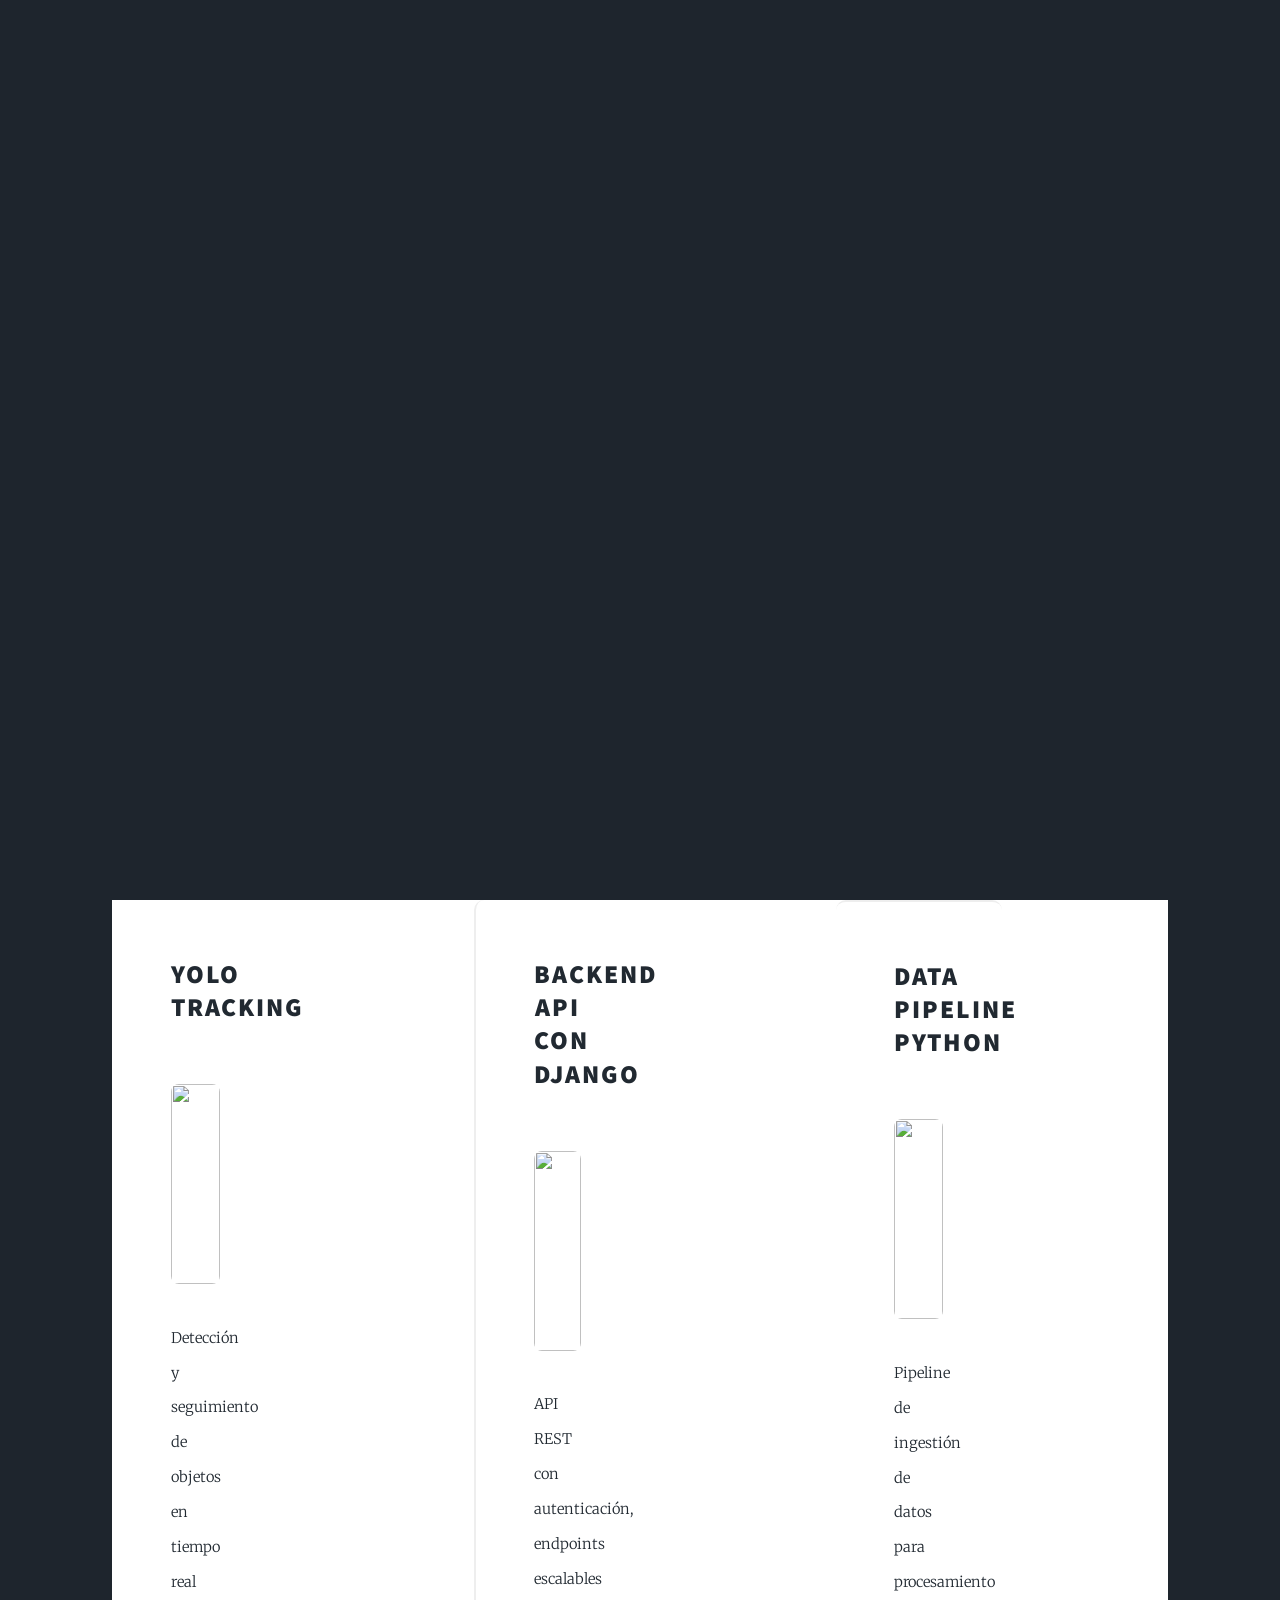
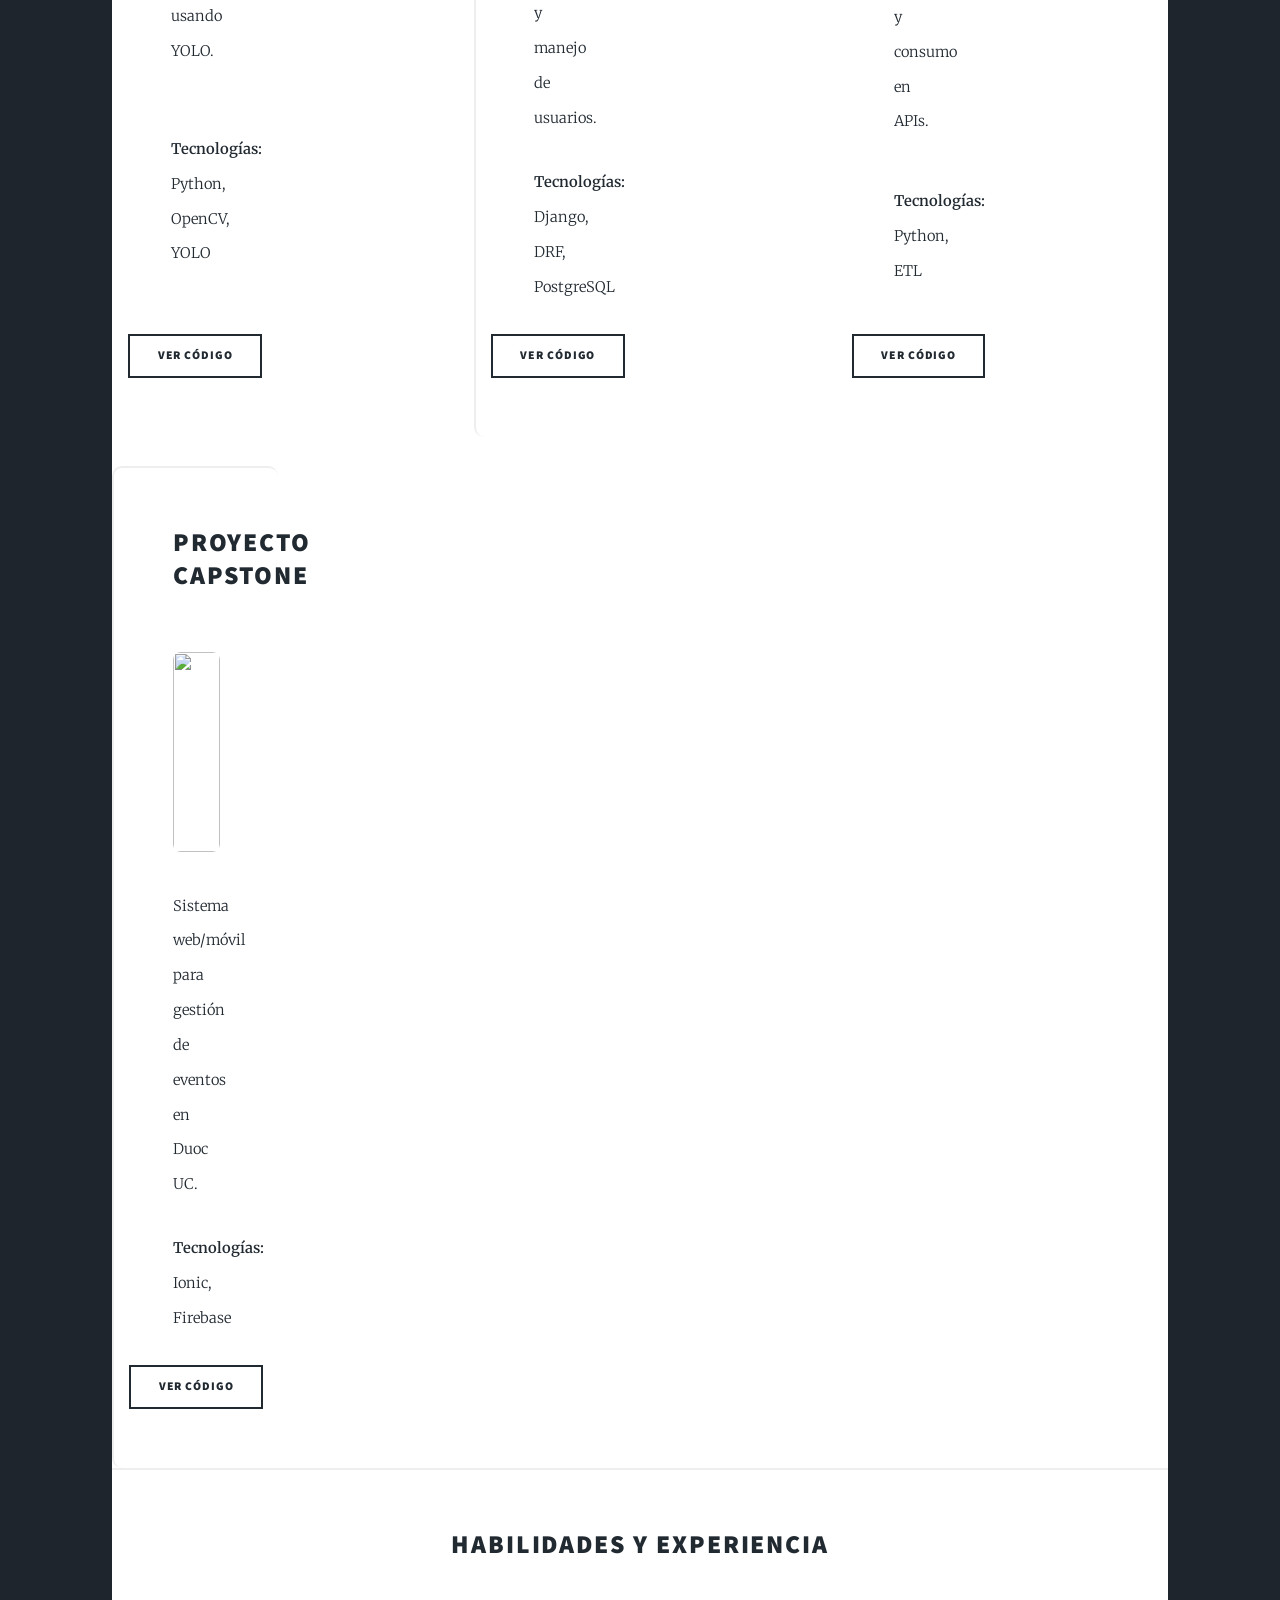
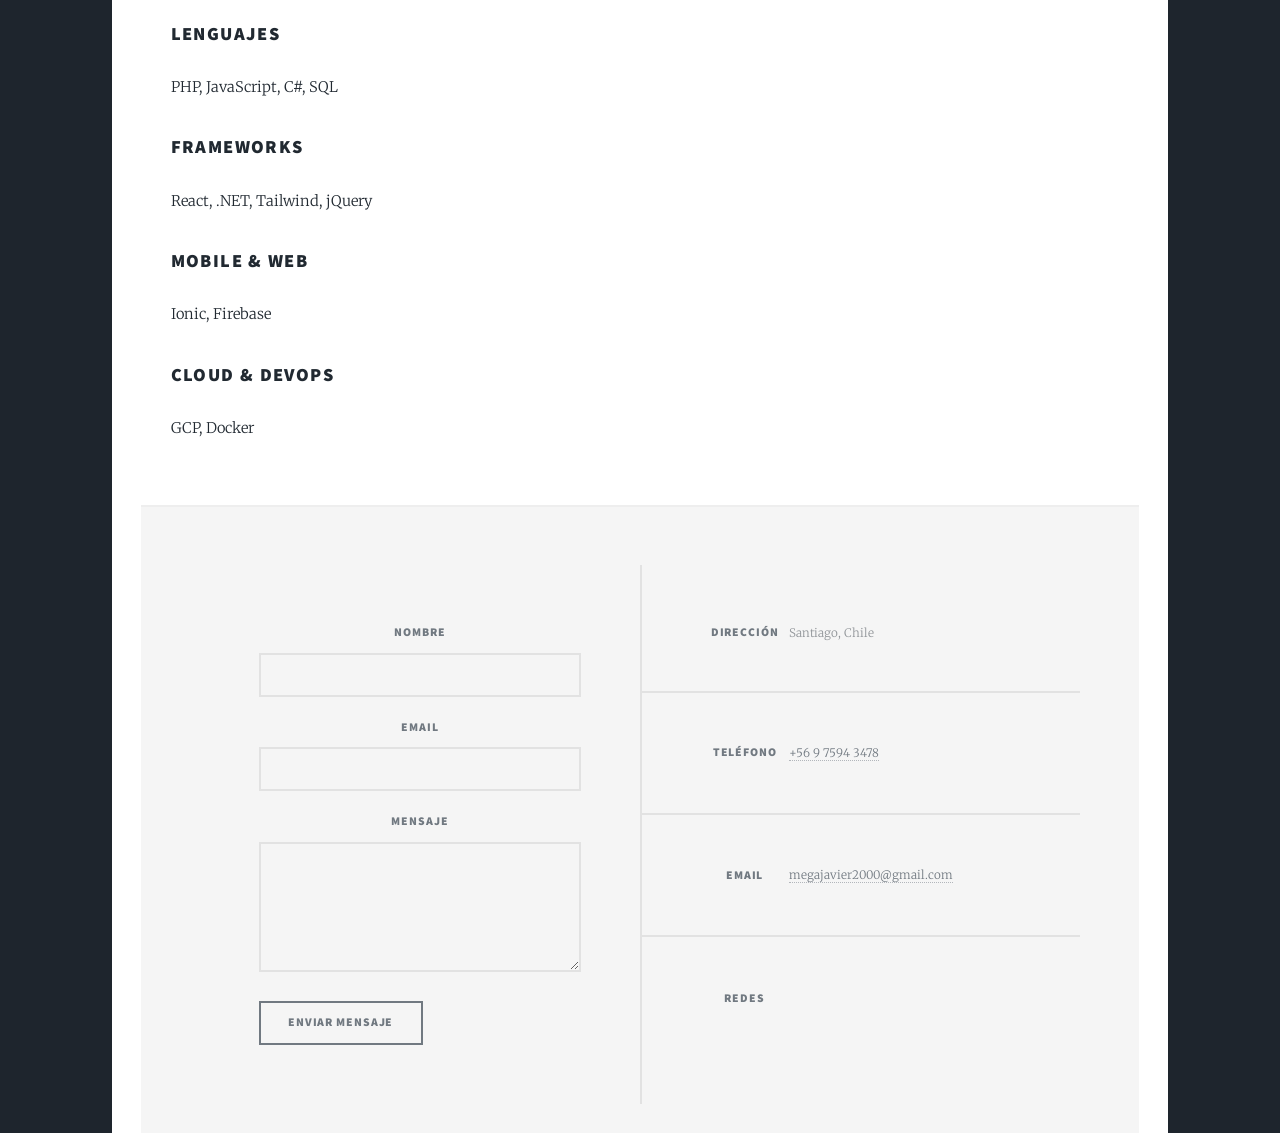
==== index.html @ 1a629cff "Updated and fixed styles and content" ====
<!DOCTYPE HTML>
<html>
	<head>
		<title>Portafolio Javier Gonzalez</title>
		<meta charset="utf-8" />
		<meta name="viewport" content="width=device-width, initial-scale=1, user-scalable=no" />
		<link rel="stylesheet" href="assets/css/main.css" />
		<noscript><link rel="stylesheet" href="assets/css/noscript.css" /></noscript>
	</head>
	<body class="is-preload">

		<!-- Wrapper -->
		<div id="wrapper" class="fade-in">

			<!-- Intro -->
			<div id="intro">
				<h1>¡Hola! <br /> Soy Javier Gonzalez</h1>
				<p>Ingeniero Informático apasionado por programar, desarrollar y crear soluciones digitales eficientes y atractivas.  
				En este portafolio encontrarás mis proyectos, habilidades y la forma de contactarme.</p>
				<ul class="actions">
					<li><a href="#main" class="button icon solid solo fa-arrow-down scrolly">Ver más</a></li>
				</ul>
			</div>

			<!-- Header -->
			<header id="header">
				<a href="index.html" class="logo">Portafolio de Javier</a>
			</header>

			<!-- Nav -->
			<nav id="nav">
				<ul class="links">
					<li class="active"><a href="index.html">Inicio</a></li>
					<li><a href="#proyectos">Proyectos</a></li>
					<li><a href="#habilidades">Habilidades</a></li>
					<li><a href="#contacto">Contacto</a></li>
				</ul>
				<ul class="icons">
					<li><a href="#" class="icon brands fa-github"><span class="label">GitHub</span></a></li>
					<li><a href="#" class="icon brands fa-linkedin"><span class="label">LinkedIn</span></a></li>
				</ul>
			</nav>

			<!-- Main -->
			<div id="main">

				<!-- Proyectos -->
				<section id="proyectos" class="posts">

					<!-- YOLO -->
					<article>
						<header>
						<h2>YOLO Tracking</h2>
						</header>
						<a class="image fit"><img src="images/yolo.jpg" alt="" /></a>
						<p>Detección y seguimiento de objetos en tiempo real usando YOLO.</p>
						<p><strong>Tecnologías:</strong> Python, OpenCV, YOLO</p>
						<ul class="actions special">
						<li><a href="https://github.com/JavierGonzalezDev" target="_blank" class="button">Ver código</a></li>
						</ul>
					</article>

					<!-- DJANGO -->
					<article>
						<header>
						<h2>Backend API con Django</h2>
						</header>
						<a class="image fit"><img src="images/django.jpg" alt="" /></a>
						<p>API REST con autenticación, endpoints escalables y manejo de usuarios.</p>
						<p><strong>Tecnologías:</strong> Django, DRF, PostgreSQL</p>
						<ul class="actions special">
						<li><a href="https://github.com/JavierGonzalezDev" target="_blank" class="button">Ver código</a></li>
						</ul>
					</article>

					<!-- PIPELINE -->
					<article>
						<header>
						<h2>Data Pipeline Python</h2>
						</header>
						<a class="image fit"><img src="images/pipeline.jpg" alt="" /></a>
						<p>Pipeline de ingestión de datos para procesamiento y consumo en APIs.</p>
						<p><strong>Tecnologías:</strong> Python, ETL</p>
						<ul class="actions special">
						<li><a href="https://github.com/JavierGonzalezDev" target="_blank" class="button">Ver código</a></li>
						</ul>
					</article>

					<!-- CAPSTONE -->
					<article>
						<header>
						<h2>Proyecto Capstone</h2>
						</header>
						<a class="image fit"><img src="images/capstone.jpg" alt="" /></a>
						<p>Sistema web/móvil para gestión de eventos en Duoc UC.</p>
						<p><strong>Tecnologías:</strong> Ionic, Firebase</p>
						<ul class="actions special">
						<li><a href="https://github.com/JavierGonzalezDev" target="_blank" class="button">Ver código</a></li>
						</ul>
					</article>

					</section>

				<!-- Habilidades -->
				<section id="habilidades">
					<header class="major">
						<h2>Habilidades y Experiencia</h2>
					</header>

					<div class="skills-grid">
						<div>
						<h3>Lenguajes</h3>
						<p>PHP, JavaScript, C#, SQL</p>
						</div>

						<div>
						<h3>Frameworks</h3>
						<p>React, .NET, Tailwind, jQuery</p>
						</div>

						<div>
						<h3>Mobile & Web</h3>
						<p>Ionic, Firebase</p>
						</div>

						<div>
						<h3>Cloud & DevOps</h3>
						<p>GCP, Docker</p>
						</div>
					</div>
					</section>

			<!-- Footer -->
			<footer id="footer">
				<section id="contacto">
					<form method="post" action="#">
						<div class="fields">
							<div class="field">
								<label for="name">Nombre</label>
								<input type="text" name="name" id="name" />
							</div>
							<div class="field">
								<label for="email">Email</label>
								<input type="text" name="email" id="email" />
							</div>
							<div class="field">
								<label for="message">Mensaje</label>
								<textarea name="message" id="message" rows="3"></textarea>
							</div>
						</div>
						<ul class="actions">
							<li><input type="submit" value="Enviar Mensaje" /></li>
						</ul>
					</form>
				</section>

				<section class="split contact">
					<section class="alt">
						<h3>Dirección</h3>
						<p>Santiago, Chile</p>
					</section>
					<section>
						<h3>Teléfono</h3>
						<p><a href="#">+56 9 7594 3478</a></p>
					</section>
					<section>
						<h3>Email</h3>
						<p><a href="#">megajavier2000@gmail.com</a></p>
					</section>
					<section>
						<h3>Redes</h3>
						<ul class="icons alt">
							<li><a href="#" class="icon brands alt fa-github"><span class="label">GitHub</span></a></li>
							<li><a href="#" class="icon brands alt fa-linkedin"><span class="label">LinkedIn</span></a></li>
						</ul>
					</section>
				</section>
			</footer>
		</div>

		<!-- Scripts -->
		<script src="assets/js/jquery.min.js"></script>
		<script src="assets/js/jquery.scrollex.min.js"></script>
		<script src="assets/js/jquery.scrolly.min.js"></script>
		<script src="assets/js/browser.min.js"></script>
		<script src="assets/js/breakpoints.min.js"></script>
		<script src="assets/js/util.js"></script>
		<script src="assets/js/main.js"></script>
	</body>
</html>
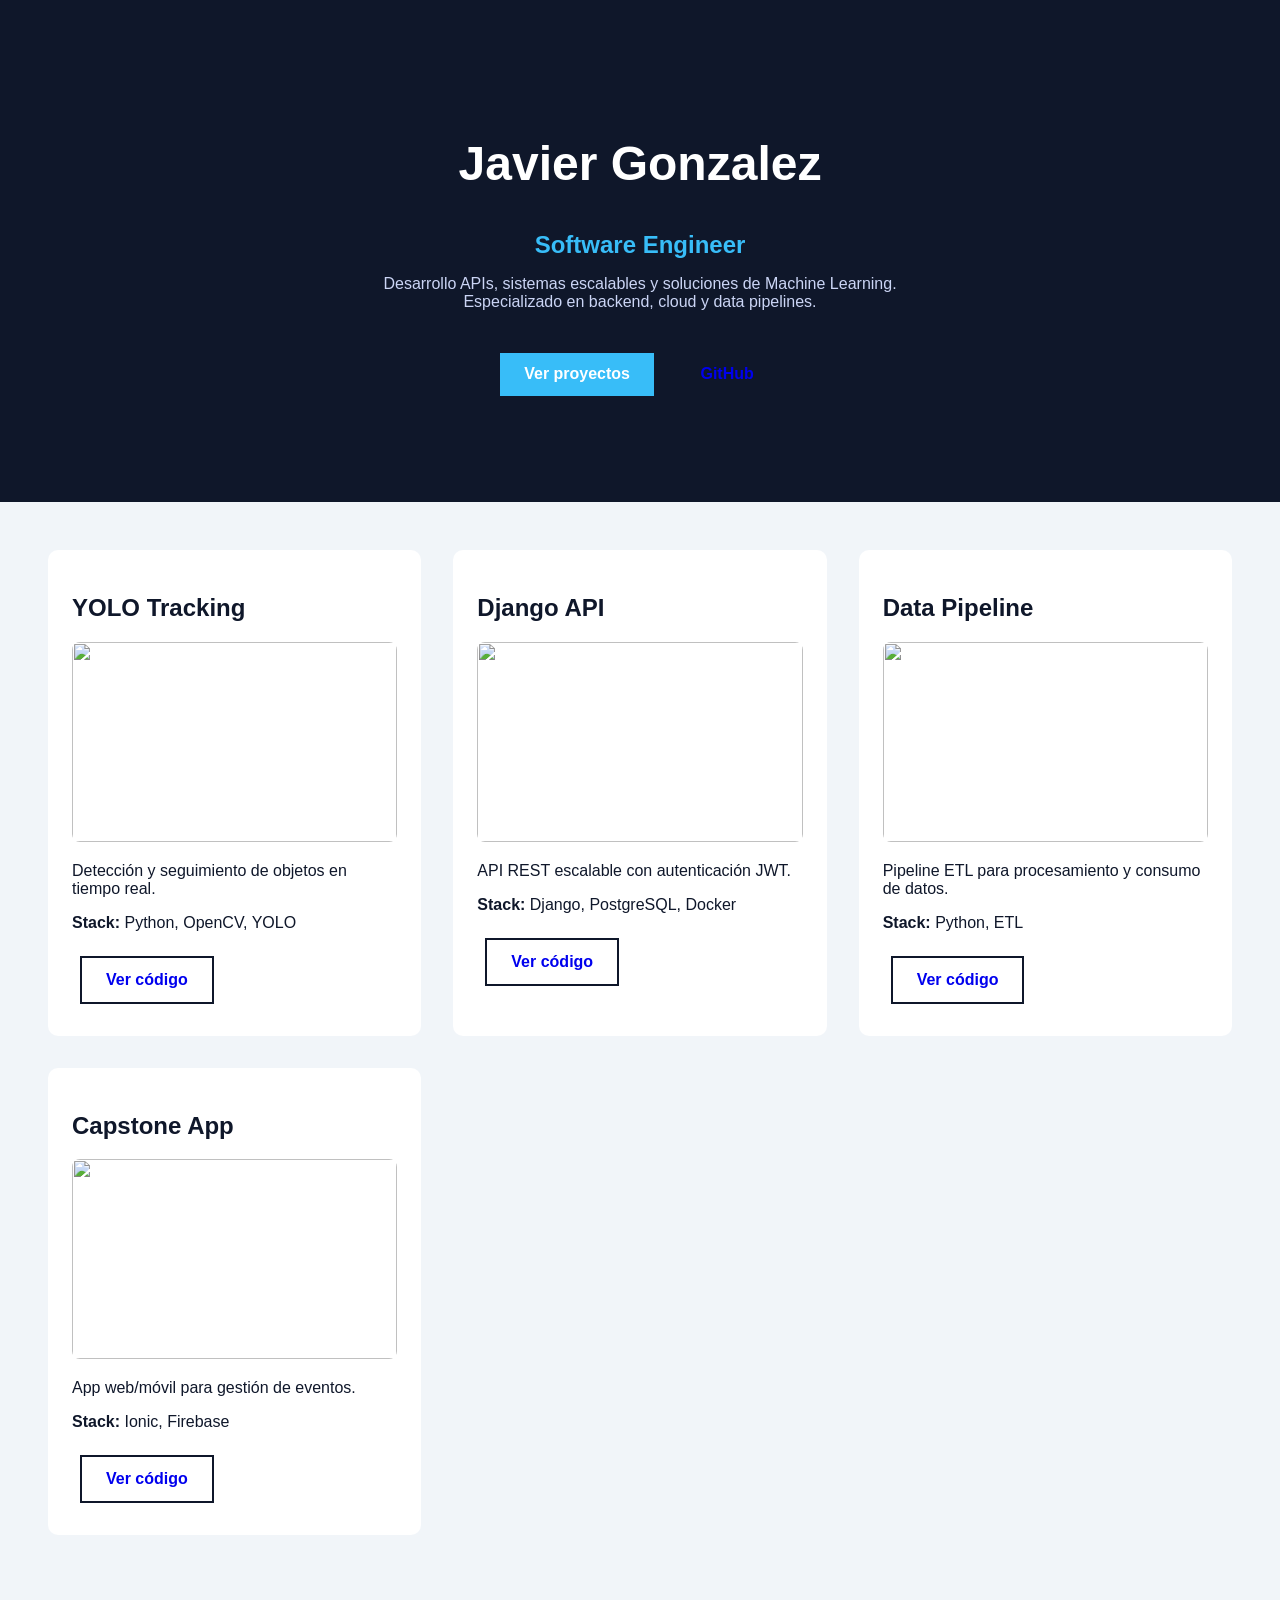
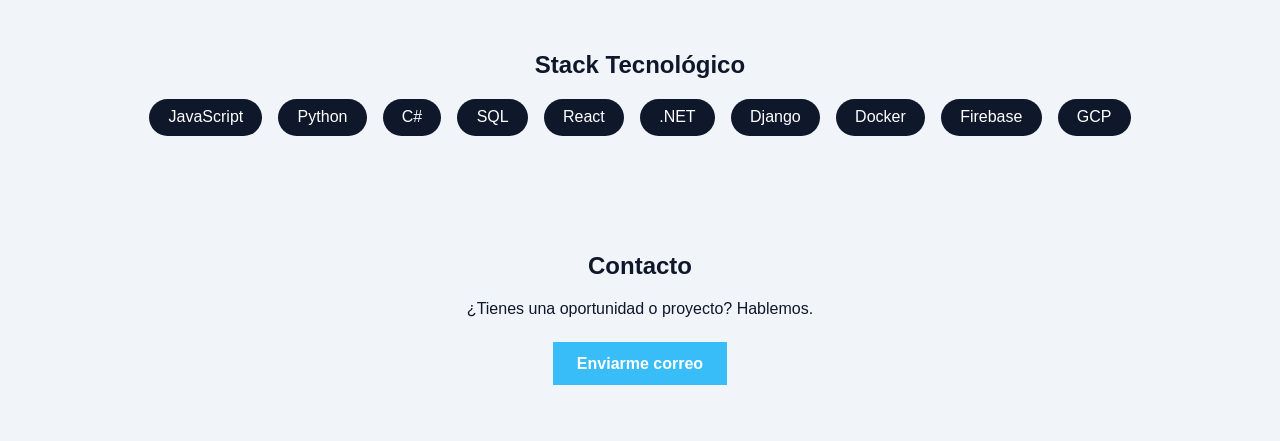
==== commit 0f42ec21: "Updated css and main" ====
--- a/index.html
+++ b/index.html
@@ -1,190 +1,94 @@
 <!DOCTYPE HTML>
 <html>
-	<head>
-		<title>Portafolio Javier Gonzalez</title>
-		<meta charset="utf-8" />
-		<meta name="viewport" content="width=device-width, initial-scale=1, user-scalable=no" />
-		<link rel="stylesheet" href="assets/css/main.css" />
-		<noscript><link rel="stylesheet" href="assets/css/noscript.css" /></noscript>
-	</head>
-	<body class="is-preload">
+<head>
+  <title>Javier Gonzalez | Software Engineer</title>
+  <meta charset="utf-8" />
+  <meta name="viewport" content="width=device-width, initial-scale=1" />
+  <link rel="stylesheet" href="assets/css/main.css" />
+</head>
 
-		<!-- Wrapper -->
-		<div id="wrapper" class="fade-in">
+<body>
 
-			<!-- Intro -->
-			<div id="intro">
-				<h1>¡Hola! <br /> Soy Javier Gonzalez</h1>
-				<p>Ingeniero Informático apasionado por programar, desarrollar y crear soluciones digitales eficientes y atractivas.  
-				En este portafolio encontrarás mis proyectos, habilidades y la forma de contactarme.</p>
-				<ul class="actions">
-					<li><a href="#main" class="button icon solid solo fa-arrow-down scrolly">Ver más</a></li>
-				</ul>
-			</div>
+<!-- HERO -->
+<section class="hero">
+  <h1>Javier Gonzalez</h1>
+  <h2>Software Engineer</h2>
 
-			<!-- Header -->
-			<header id="header">
-				<a href="index.html" class="logo">Portafolio de Javier</a>
-			</header>
+  <p>
+    Desarrollo APIs, sistemas escalables y soluciones de Machine Learning.
+    Especializado en backend, cloud y data pipelines.
+  </p>
 
-			<!-- Nav -->
-			<nav id="nav">
-				<ul class="links">
-					<li class="active"><a href="index.html">Inicio</a></li>
-					<li><a href="#proyectos">Proyectos</a></li>
-					<li><a href="#habilidades">Habilidades</a></li>
-					<li><a href="#contacto">Contacto</a></li>
-				</ul>
-				<ul class="icons">
-					<li><a href="#" class="icon brands fa-github"><span class="label">GitHub</span></a></li>
-					<li><a href="#" class="icon brands fa-linkedin"><span class="label">LinkedIn</span></a></li>
-				</ul>
-			</nav>
+  <div class="hero-buttons">
+    <a href="#proyectos" class="button primary">Ver proyectos</a>
+    <a href="https://github.com/JavierGonzalezDev" target="_blank" class="button">GitHub</a>
+  </div>
+</section>
 
-			<!-- Main -->
-			<div id="main">
+<!-- PROYECTOS -->
+<section id="proyectos" class="posts">
 
-				<!-- Proyectos -->
-				<section id="proyectos" class="posts">
+  <article>
+    <h2>YOLO Tracking</h2>
+    <img src="images/yolo.jpg" alt="">
+    <p>Detección y seguimiento de objetos en tiempo real.</p>
+    <p><strong>Stack:</strong> Python, OpenCV, YOLO</p>
+    <a href="https://github.com/JavierGonzalezDev" target="_blank" class="button">Ver código</a>
+  </article>
 
-					<!-- YOLO -->
-					<article>
-						<header>
-						<h2>YOLO Tracking</h2>
-						</header>
-						<a class="image fit"><img src="images/yolo.jpg" alt="" /></a>
-						<p>Detección y seguimiento de objetos en tiempo real usando YOLO.</p>
-						<p><strong>Tecnologías:</strong> Python, OpenCV, YOLO</p>
-						<ul class="actions special">
-						<li><a href="https://github.com/JavierGonzalezDev" target="_blank" class="button">Ver código</a></li>
-						</ul>
-					</article>
+  <article>
+    <h2>Django API</h2>
+    <img src="images/django.jpg" alt="">
+    <p>API REST escalable con autenticación JWT.</p>
+    <p><strong>Stack:</strong> Django, PostgreSQL, Docker</p>
+    <a href="https://github.com/JavierGonzalezDev" target="_blank" class="button">Ver código</a>
+  </article>
 
-					<!-- DJANGO -->
-					<article>
-						<header>
-						<h2>Backend API con Django</h2>
-						</header>
-						<a class="image fit"><img src="images/django.jpg" alt="" /></a>
-						<p>API REST con autenticación, endpoints escalables y manejo de usuarios.</p>
-						<p><strong>Tecnologías:</strong> Django, DRF, PostgreSQL</p>
-						<ul class="actions special">
-						<li><a href="https://github.com/JavierGonzalezDev" target="_blank" class="button">Ver código</a></li>
-						</ul>
-					</article>
+  <article>
+    <h2>Data Pipeline</h2>
+    <img src="images/pipeline.jpg" alt="">
+    <p>Pipeline ETL para procesamiento y consumo de datos.</p>
+    <p><strong>Stack:</strong> Python, ETL</p>
+    <a href="https://github.com/JavierGonzalezDev" target="_blank" class="button">Ver código</a>
+  </article>
 
-					<!-- PIPELINE -->
-					<article>
-						<header>
-						<h2>Data Pipeline Python</h2>
-						</header>
-						<a class="image fit"><img src="images/pipeline.jpg" alt="" /></a>
-						<p>Pipeline de ingestión de datos para procesamiento y consumo en APIs.</p>
-						<p><strong>Tecnologías:</strong> Python, ETL</p>
-						<ul class="actions special">
-						<li><a href="https://github.com/JavierGonzalezDev" target="_blank" class="button">Ver código</a></li>
-						</ul>
-					</article>
+  <article>
+    <h2>Capstone App</h2>
+    <img src="images/capstone.jpg" alt="">
+    <p>App web/móvil para gestión de eventos.</p>
+    <p><strong>Stack:</strong> Ionic, Firebase</p>
+    <a href="https://github.com/JavierGonzalezDev" target="_blank" class="button">Ver código</a>
+  </article>
 
-					<!-- CAPSTONE -->
-					<article>
-						<header>
-						<h2>Proyecto Capstone</h2>
-						</header>
-						<a class="image fit"><img src="images/capstone.jpg" alt="" /></a>
-						<p>Sistema web/móvil para gestión de eventos en Duoc UC.</p>
-						<p><strong>Tecnologías:</strong> Ionic, Firebase</p>
-						<ul class="actions special">
-						<li><a href="https://github.com/JavierGonzalezDev" target="_blank" class="button">Ver código</a></li>
-						</ul>
-					</article>
+</section>
 
-					</section>
+<!-- SKILLS -->
+<section class="skills">
+  <h2>Stack Tecnológico</h2>
 
-				<!-- Habilidades -->
-				<section id="habilidades">
-					<header class="major">
-						<h2>Habilidades y Experiencia</h2>
-					</header>
+  <div class="skills-tags">
+    <span>JavaScript</span>
+    <span>Python</span>
+    <span>C#</span>
+    <span>SQL</span>
+    <span>React</span>
+    <span>.NET</span>
+    <span>Django</span>
+    <span>Docker</span>
+    <span>Firebase</span>
+    <span>GCP</span>
+  </div>
+</section>
 
-					<div class="skills-grid">
-						<div>
-						<h3>Lenguajes</h3>
-						<p>PHP, JavaScript, C#, SQL</p>
-						</div>
+<!-- CONTACTO -->
+<section class="contact">
+  <h2>Contacto</h2>
+  <p>¿Tienes una oportunidad o proyecto? Hablemos.</p>
 
-						<div>
-						<h3>Frameworks</h3>
-						<p>React, .NET, Tailwind, jQuery</p>
-						</div>
+  <a href="mailto:megajavier2000@gmail.com" class="button primary">
+    Enviarme correo
+  </a>
+</section>
 
-						<div>
-						<h3>Mobile & Web</h3>
-						<p>Ionic, Firebase</p>
-						</div>
-
-						<div>
-						<h3>Cloud & DevOps</h3>
-						<p>GCP, Docker</p>
-						</div>
-					</div>
-					</section>
-
-			<!-- Footer -->
-			<footer id="footer">
-				<section id="contacto">
-					<form method="post" action="#">
-						<div class="fields">
-							<div class="field">
-								<label for="name">Nombre</label>
-								<input type="text" name="name" id="name" />
-							</div>
-							<div class="field">
-								<label for="email">Email</label>
-								<input type="text" name="email" id="email" />
-							</div>
-							<div class="field">
-								<label for="message">Mensaje</label>
-								<textarea name="message" id="message" rows="3"></textarea>
-							</div>
-						</div>
-						<ul class="actions">
-							<li><input type="submit" value="Enviar Mensaje" /></li>
-						</ul>
-					</form>
-				</section>
-
-				<section class="split contact">
-					<section class="alt">
-						<h3>Dirección</h3>
-						<p>Santiago, Chile</p>
-					</section>
-					<section>
-						<h3>Teléfono</h3>
-						<p><a href="#">+56 9 7594 3478</a></p>
-					</section>
-					<section>
-						<h3>Email</h3>
-						<p><a href="#">megajavier2000@gmail.com</a></p>
-					</section>
-					<section>
-						<h3>Redes</h3>
-						<ul class="icons alt">
-							<li><a href="#" class="icon brands alt fa-github"><span class="label">GitHub</span></a></li>
-							<li><a href="#" class="icon brands alt fa-linkedin"><span class="label">LinkedIn</span></a></li>
-						</ul>
-					</section>
-				</section>
-			</footer>
-		</div>
-
-		<!-- Scripts -->
-		<script src="assets/js/jquery.min.js"></script>
-		<script src="assets/js/jquery.scrollex.min.js"></script>
-		<script src="assets/js/jquery.scrolly.min.js"></script>
-		<script src="assets/js/browser.min.js"></script>
-		<script src="assets/js/breakpoints.min.js"></script>
-		<script src="assets/js/util.js"></script>
-		<script src="assets/js/main.js"></script>
-	</body>
-</html>
+</body>
+</html>
--- a/assets/css/main.css
+++ b/assets/css/main.css
@@ -0,0 +1,113 @@
+/* ===== RESET SIMPLE ===== */
+body {
+  margin: 0;
+  font-family: Arial, sans-serif;
+  background: #f1f5f9;
+  color: #0f172a;
+}
+
+/* ===== HERO ===== */
+.hero {
+  text-align: center;
+  padding: 6rem 2rem;
+  background: #0f172a;
+  color: white;
+}
+
+.hero h1 {
+  font-size: 3rem;
+}
+
+.hero h2 {
+  color: #38bdf8;
+  margin-bottom: 1rem;
+}
+
+.hero p {
+  max-width: 600px;
+  margin: auto;
+  color: #cbd5f5;
+}
+
+.hero-buttons {
+  margin-top: 2rem;
+}
+
+/* ===== BOTONES ===== */
+.button {
+  display: inline-block;
+  padding: 0.8rem 1.5rem;
+  border: 2px solid #0f172a;
+  text-decoration: none;
+  margin: 0.5rem;
+  font-weight: bold;
+  transition: 0.3s;
+}
+
+.button:hover {
+  background: #0f172a;
+  color: white;
+}
+
+.button.primary {
+  background: #38bdf8;
+  color: white;
+  border: none;
+}
+
+.button.primary:hover {
+  background: #0ea5e9;
+}
+
+/* ===== PROYECTOS ===== */
+.posts {
+  display: grid;
+  grid-template-columns: repeat(auto-fit, minmax(300px, 1fr));
+  gap: 2rem;
+  padding: 3rem;
+}
+
+.posts article {
+  background: white;
+  padding: 1.5rem;
+  border-radius: 10px;
+  transition: 0.3s;
+}
+
+.posts article:hover {
+  transform: translateY(-8px);
+  box-shadow: 0 10px 25px rgba(0,0,0,0.15);
+}
+
+.posts img {
+  width: 100%;
+  height: 200px;
+  object-fit: cover;
+  border-radius: 8px;
+}
+
+/* ===== SKILLS ===== */
+.skills {
+  text-align: center;
+  padding: 3rem;
+}
+
+.skills-tags {
+  display: flex;
+  flex-wrap: wrap;
+  justify-content: center;
+  gap: 1rem;
+}
+
+.skills-tags span {
+  background: #0f172a;
+  color: white;
+  padding: 0.6rem 1.2rem;
+  border-radius: 20px;
+}
+
+/* ===== CONTACTO ===== */
+.contact {
+  text-align: center;
+  padding: 3rem;
+}
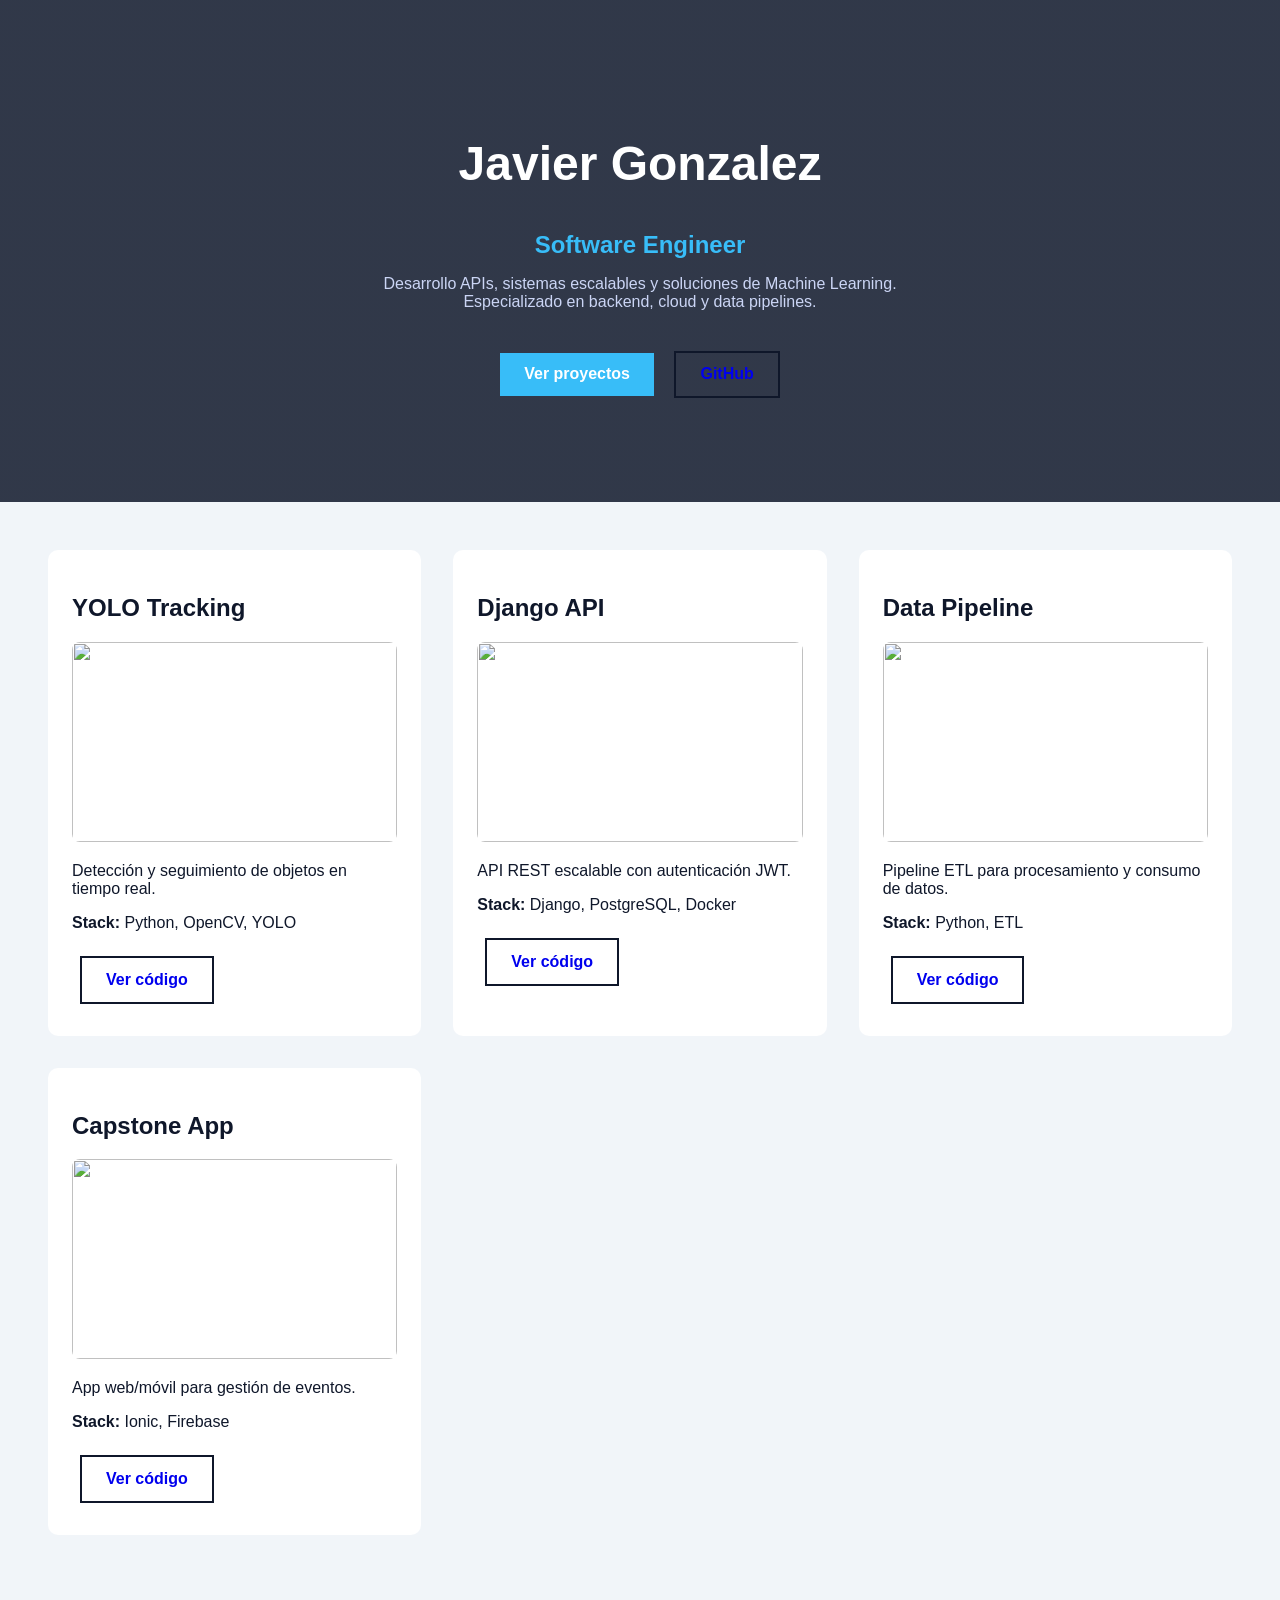
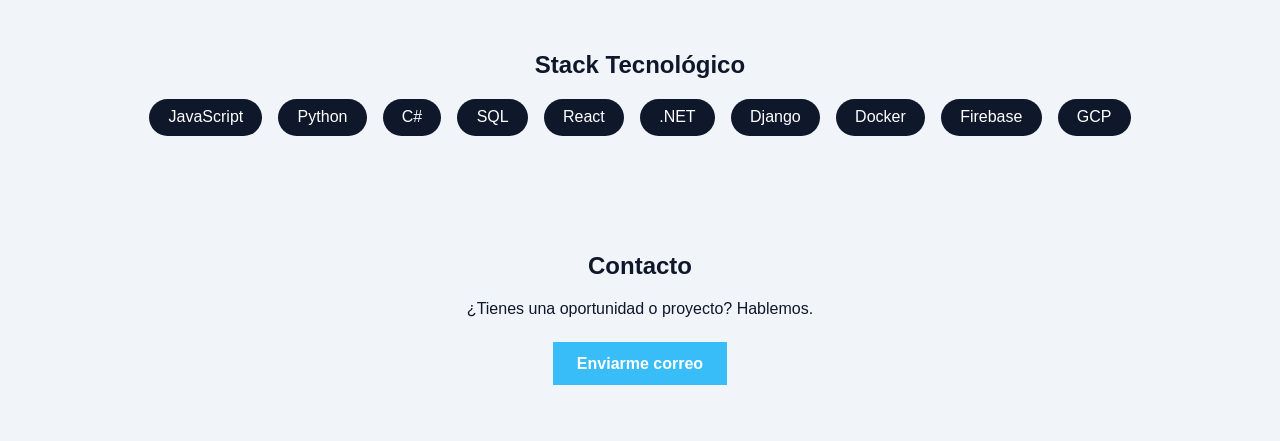
==== commit 4e1f1034: "acento en la A" ====
--- a/index.html
+++ b/index.html
@@ -1,7 +1,7 @@
 <!DOCTYPE HTML>
 <html>
 <head>
-  <title>Javier Gonzalez | Software Engineer</title>
+  <title>Javier González | Software Engineer</title>
   <meta charset="utf-8" />
   <meta name="viewport" content="width=device-width, initial-scale=1" />
   <link rel="stylesheet" href="assets/css/main.css" />
--- a/assets/css/main.css
+++ b/assets/css/main.css
@@ -10,10 +10,16 @@
 .hero {
   text-align: center;
   padding: 6rem 2rem;
-  background: #0f172a;
   color: white;
+
+  background: 
+    linear-gradient(rgba(15, 23, 42, 0.85), rgba(15, 23, 42, 0.85)),
+    url("../../images/bg.jpg");
+
+  background-size: cover;
+  background-position: center;
+  background-repeat: no-repeat;
 }
-
 .hero h1 {
   font-size: 3rem;
 }
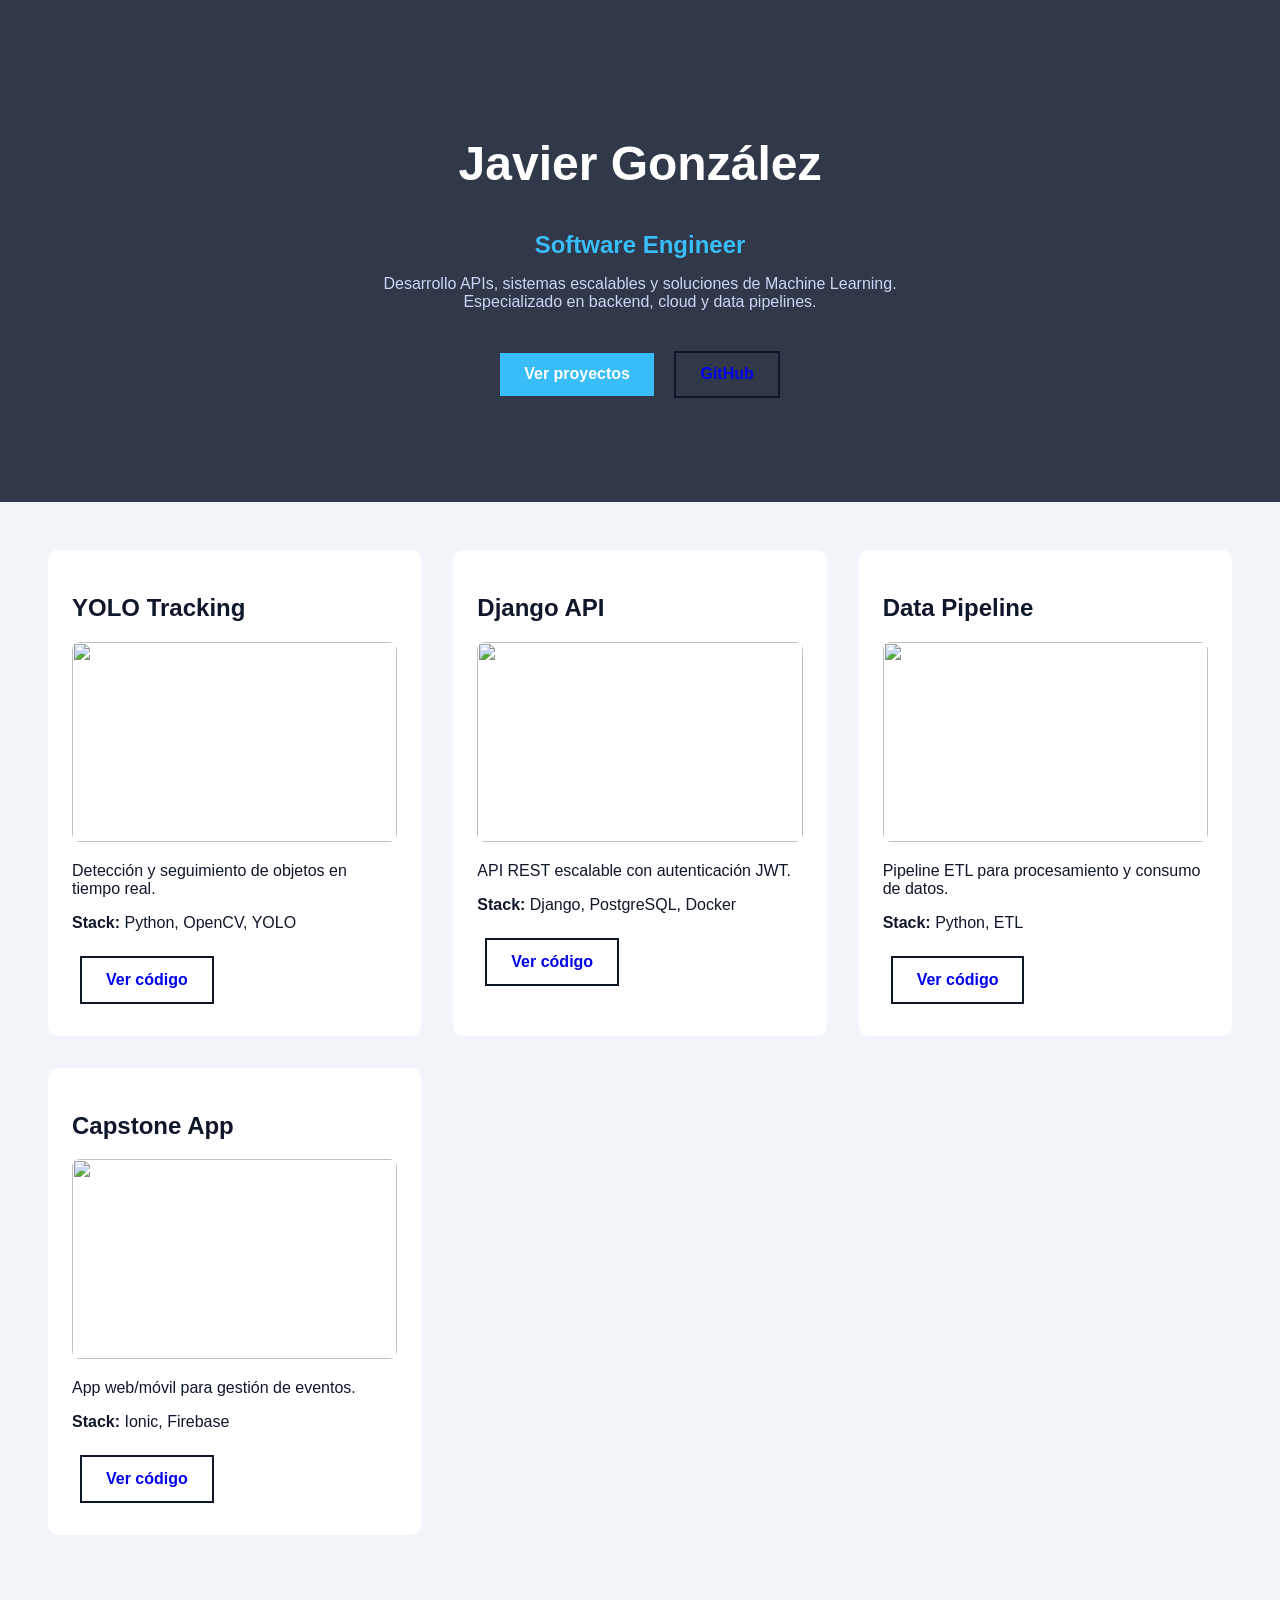
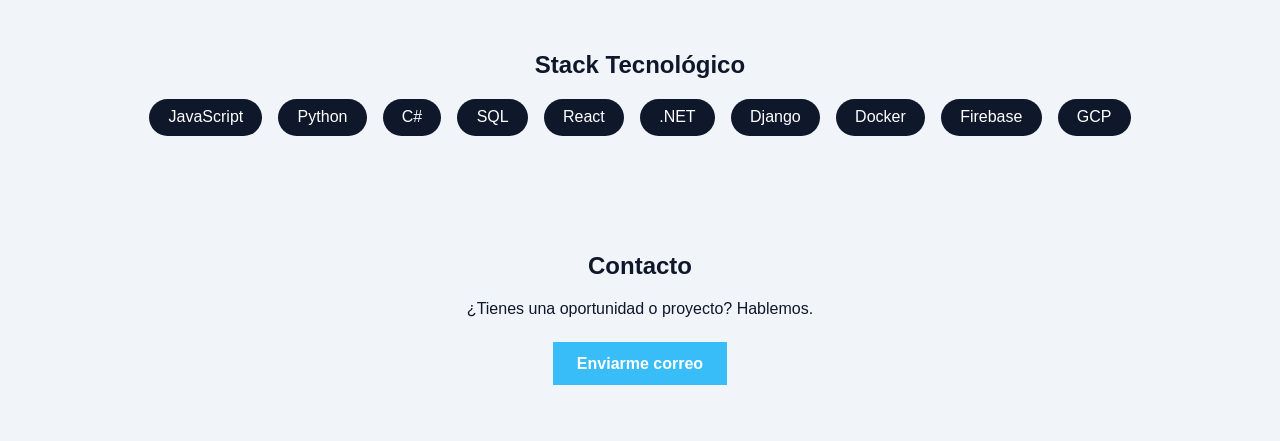
==== commit 3f3f5c14: "acento en la A denuevo" ====
--- a/index.html
+++ b/index.html
@@ -11,7 +11,7 @@
 
 <!-- HERO -->
 <section class="hero">
-  <h1>Javier Gonzalez</h1>
+  <h1>Javier González</h1>
   <h2>Software Engineer</h2>
 
   <p>
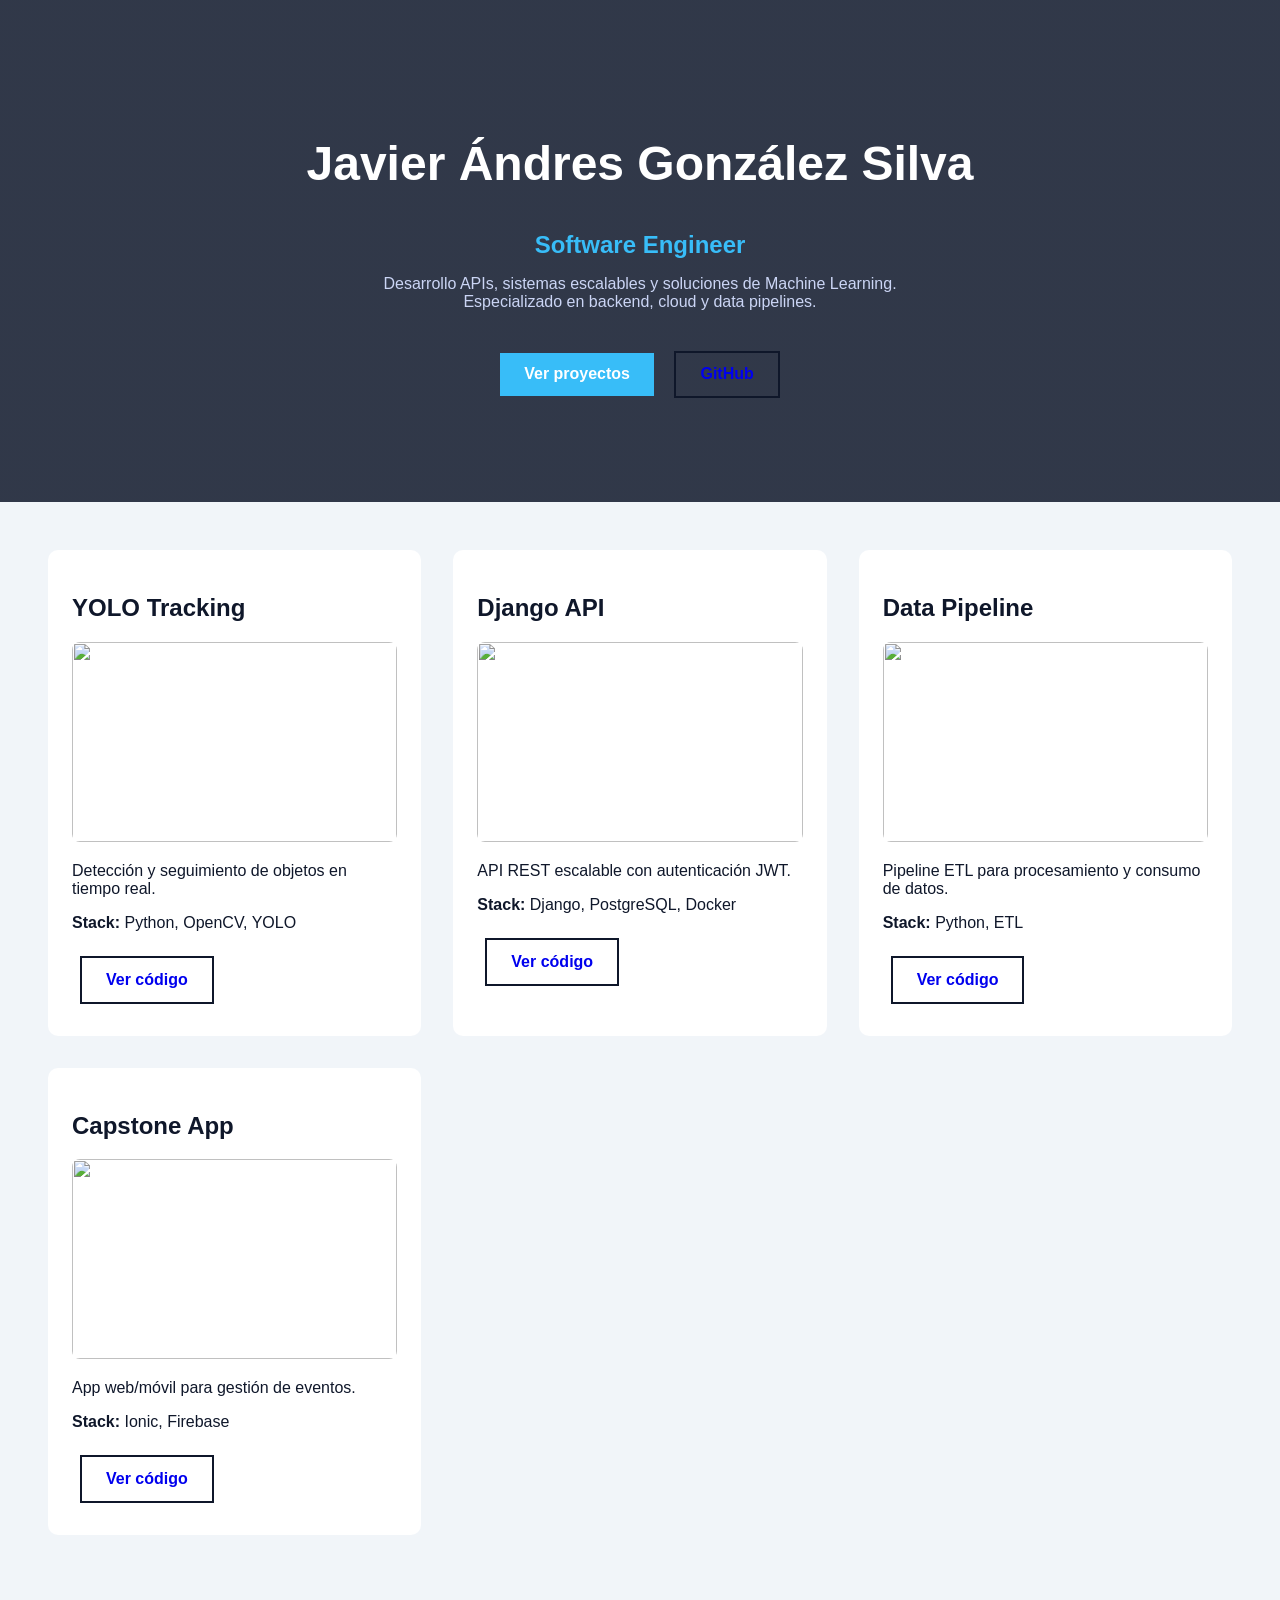
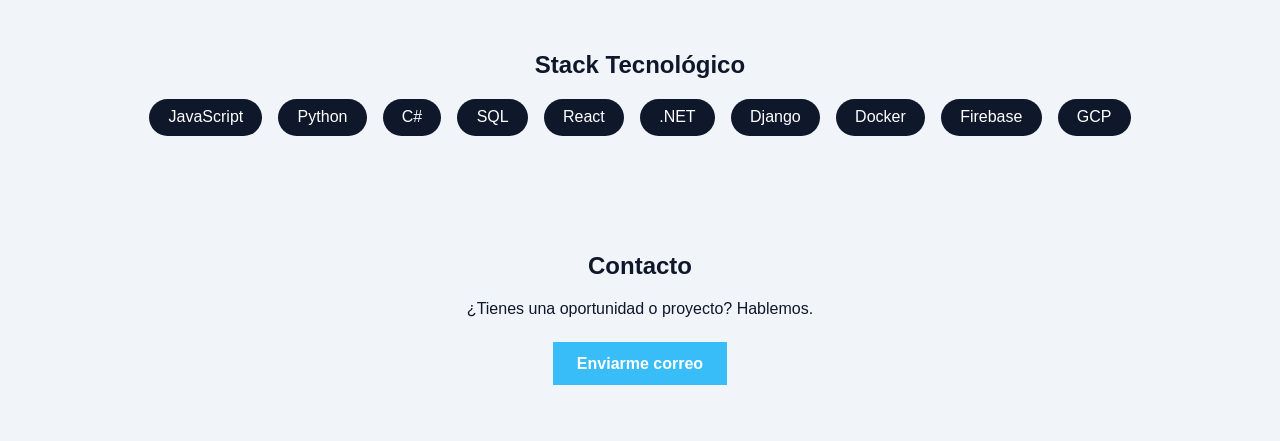
==== commit f5e20473: "Se agrega nombre completo" ====
--- a/index.html
+++ b/index.html
@@ -11,7 +11,7 @@
 
 <!-- HERO -->
 <section class="hero">
-  <h1>Javier González</h1>
+  <h1>Javier Ándres González Silva</h1>
   <h2>Software Engineer</h2>
 
   <p>
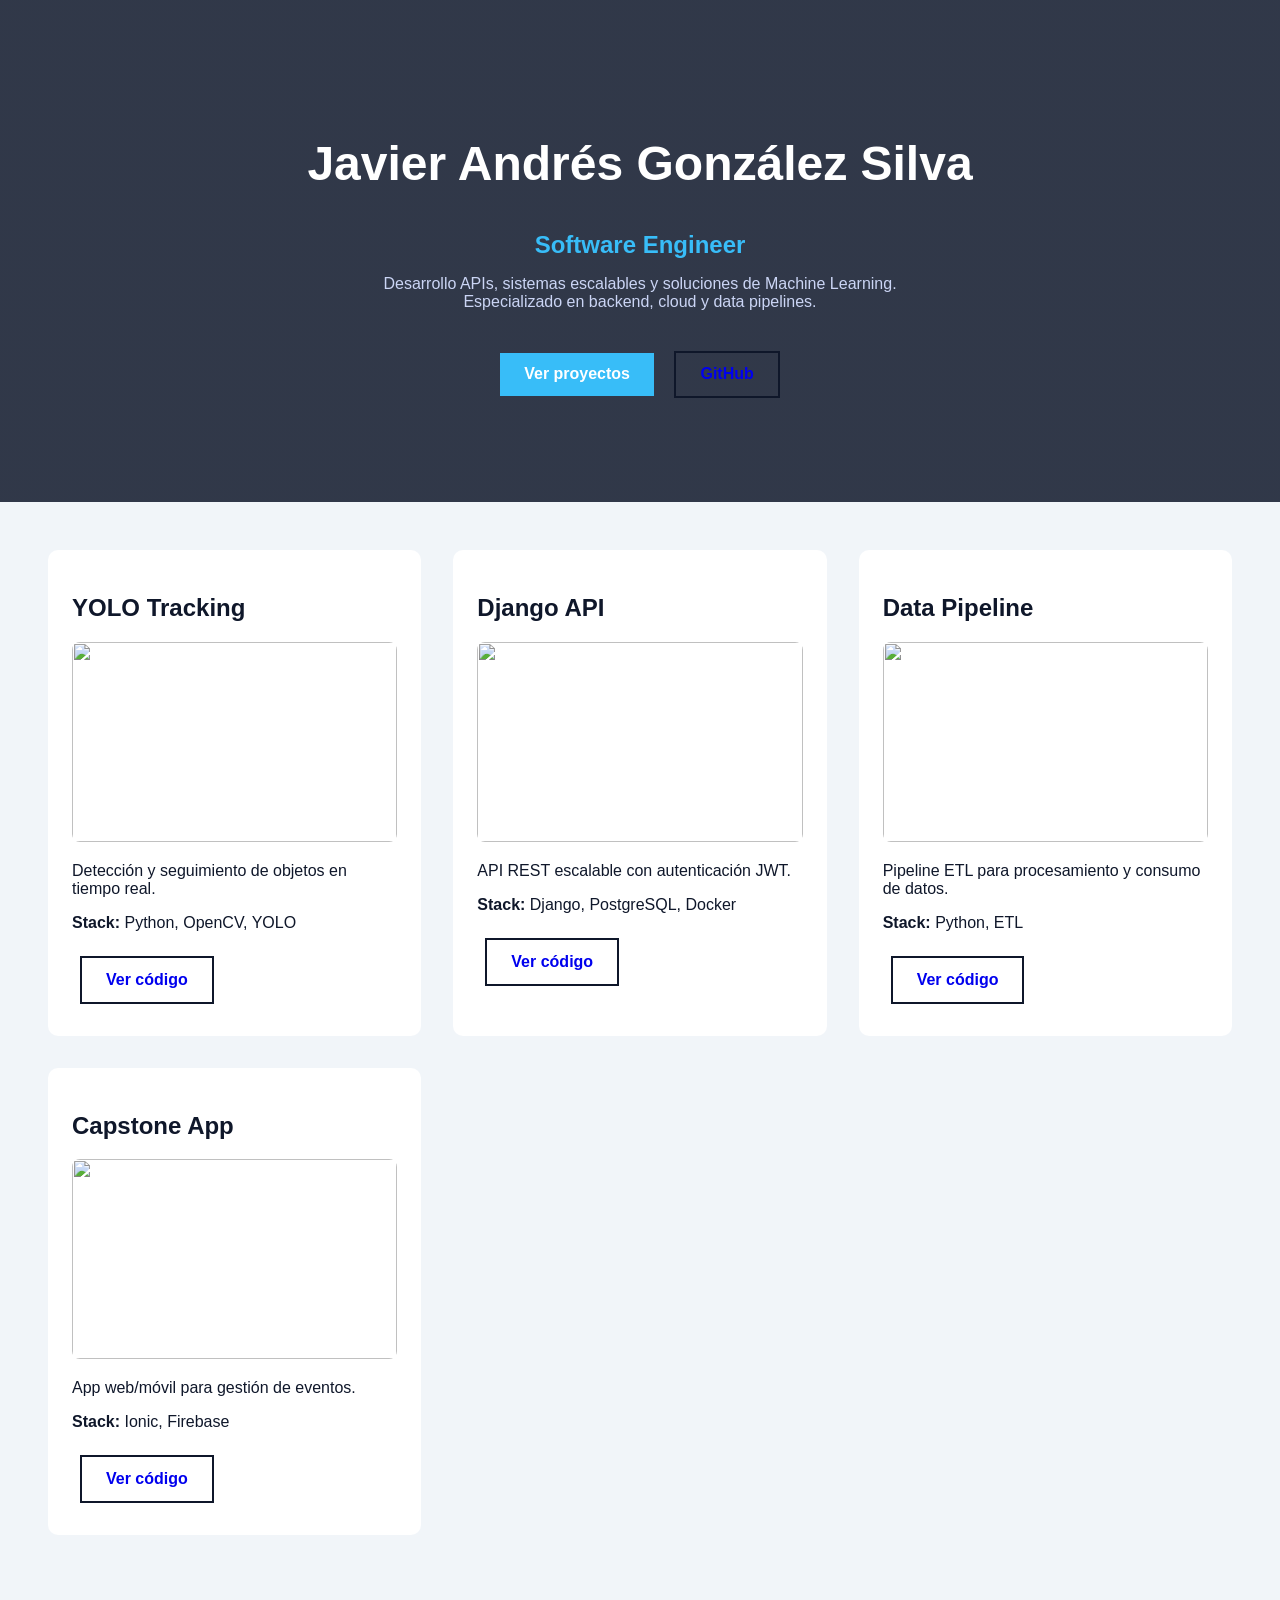
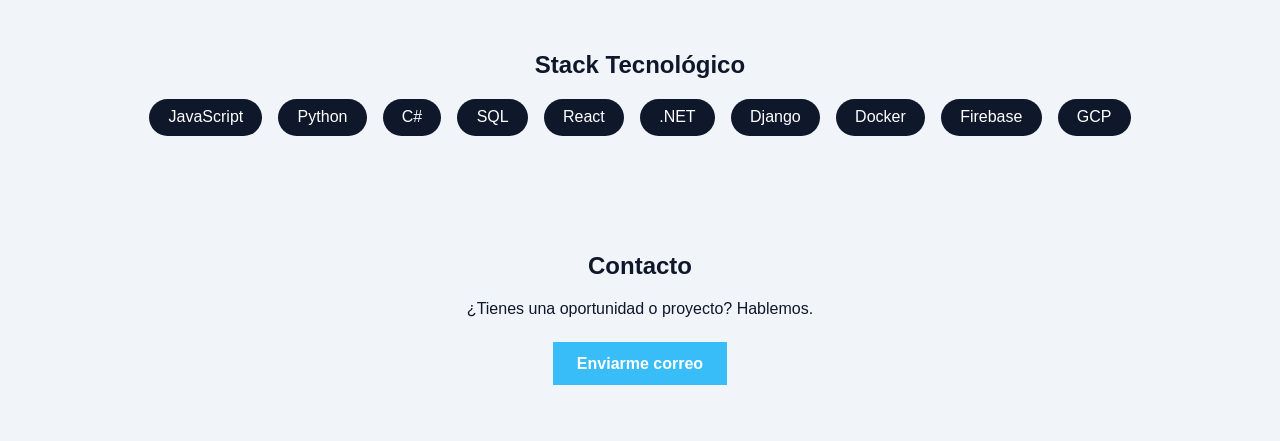
==== commit 728247cc: "Denuevo se cambia el html main" ====
--- a/index.html
+++ b/index.html
@@ -11,7 +11,7 @@
 
 <!-- HERO -->
 <section class="hero">
-  <h1>Javier Ándres González Silva</h1>
+  <h1>Javier Andrés González Silva</h1>
   <h2>Software Engineer</h2>
 
   <p>
